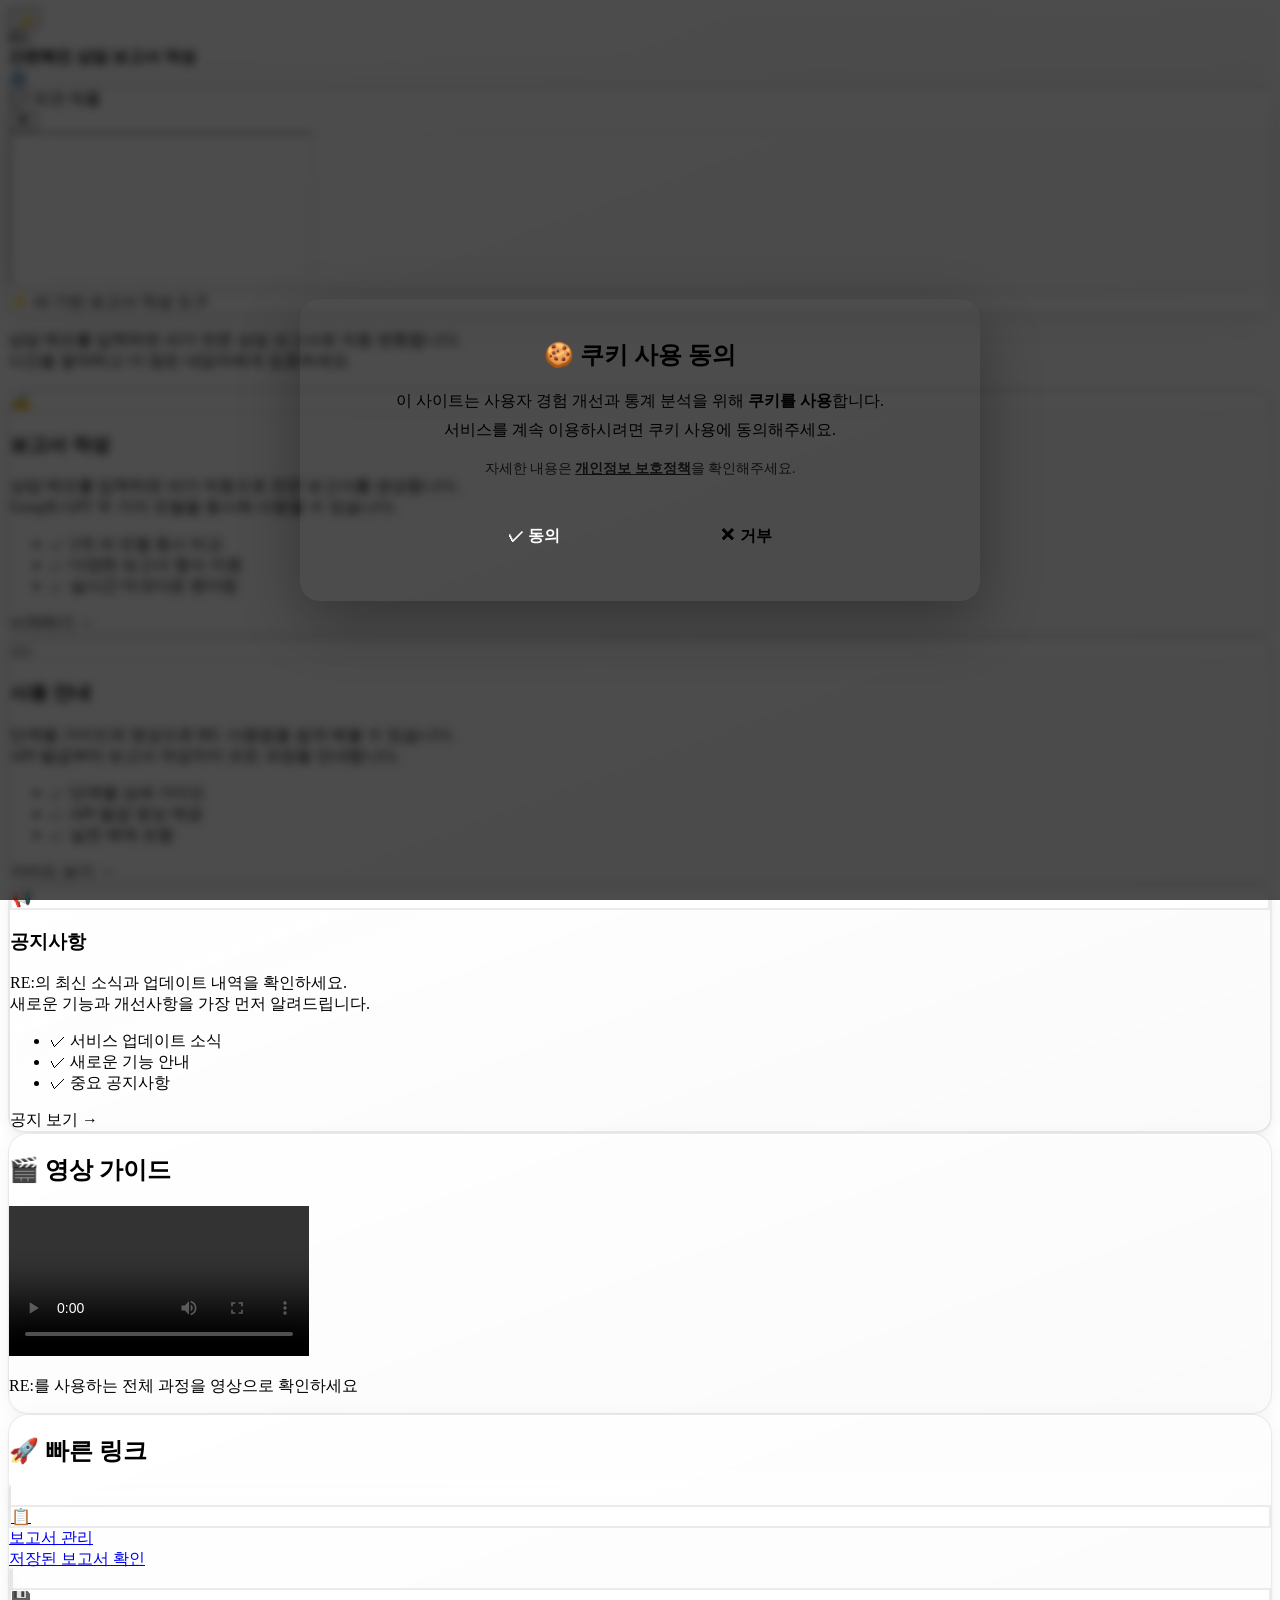
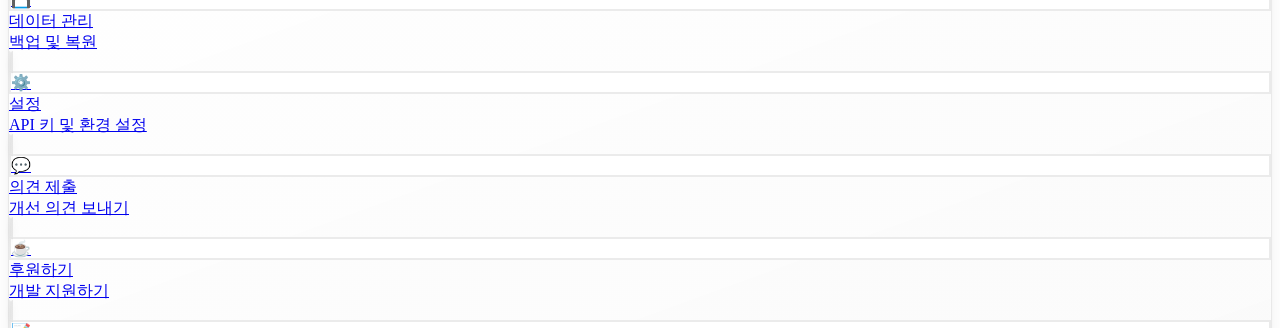
==== index.html @ c0fc2046 "Add files via upload" ====
<!DOCTYPE html>
<html lang="ko">
<head>
    <meta charset="UTF-8">
    <meta name="viewport" content="width=device-width, initial-scale=1.0">
    <meta name="copyright" content="Copyright (c) 2025 김도현. All Rights Reserved.">
    <meta name="author" content="김도현">
    
    <!-- SEO Meta Tags -->
    <title>RE: 간편해진 보고서 작성 | AI 기반 상담 보고서 자동 작성 도구</title>
    <meta name="description" content="상담 메모를 입력하면 AI가 전문 상담 보고서로 자동 변환합니다. Groq와 GPT-4o-mini 두 모델을 동시에 사용하여 최상의 결과를 얻으세요.">
    <meta name="keywords" content="상담보고서, AI보고서, 상담일지, 보고서작성, 상담사, 심리상담, 기록지, 입력폼, AI상담, Groq, GPT-4">
    
    <!-- Open Graph / Facebook -->
    <meta property="og:type" content="website">
    <meta property="og:url" content="https://uu3nns-cpu.github.io/">
    <meta property="og:title" content="RE: 간편해진 보고서 작성 | AI 상담 보고서 자동 작성">
    <meta property="og:description" content="상담 메모를 AI가 전문 보고서로 자동 변환. 시간을 절약하고 더 많은 내담자에게 집중하세요.">
    <meta property="og:image" content="https://uu3nns-cpu.github.io/images/og-image.png">
    <meta property="og:image:width" content="1200">
    <meta property="og:image:height" content="630">
    <meta property="og:image:alt" content="RE: 간편해진 보고서 작성 - AI 기반 상담 보고서 자동 작성 도구">
    <meta property="og:locale" content="ko_KR">
    
    <!-- Twitter -->
    <meta name="twitter:card" content="summary_large_image">
    <meta name="twitter:url" content="https://uu3nns-cpu.github.io/">
    <meta name="twitter:title" content="RE: 간편해진 보고서 작성">
    <meta name="twitter:description" content="상담 메모를 AI가 전문 보고서로 자동 변환">
    <meta name="twitter:image" content="https://uu3nns-cpu.github.io/images/og-image.png">
    
    <!-- Canonical URL -->
    <link rel="canonical" href="https://uu3nns-cpu.github.io/">
    
    <!-- Additional SEO -->
    <meta name="robots" content="index, follow, max-image-preview:large, max-snippet:-1, max-video-preview:-1">
    <meta name="language" content="Korean">
    <meta name="revisit-after" content="7 days">
    <meta name="rating" content="general">
    
    <!-- Favicon -->
    <link rel="icon" type="image/x-icon" href="/favicon/favicon.ico">
    <link rel="icon" type="image/png" sizes="16x16" href="/favicon/favicon-16x16.png">
    <link rel="icon" type="image/png" sizes="32x32" href="/favicon/favicon-32x32.png">
    <link rel="apple-touch-icon" sizes="180x180" href="/favicon/apple-touch-icon.png">
    <link rel="icon" type="image/png" sizes="192x192" href="/favicon/android-chrome-192x192.png">
    <link rel="icon" type="image/png" sizes="512x512" href="/favicon/android-chrome-512x512.png">
    <link rel="manifest" href="/favicon/site.webmanifest">
    <meta name="theme-color" content="#667eea">
    <meta name="msapplication-TileColor" content="#667eea">
    
    <!-- Google tag (gtag.js) -->
    <script async src="https://www.googletagmanager.com/gtag/js?id=G-RWS3BEEQ84"></script>
    <script>
      window.dataLayer = window.dataLayer || [];
      function gtag(){dataLayer.push(arguments);}
      gtag('js', new Date());
      gtag('config', 'G-RWS3BEEQ84');
    </script>
    
    <!-- Google AdSense -->
    <script async src="https://pagead2.googlesyndication.com/pagead/js/adsbygoogle.js?client=ca-pub-9257454501555292"
         crossorigin="anonymous"></script>
    

    <!-- CSS -->
    <link rel="stylesheet" href="src/css/base/variables.css?v=20241118003">
    <link rel="stylesheet" href="src/css/base/base.css">
    <link rel="stylesheet" href="src/css/base/layout.css">
    <link rel="stylesheet" href="src/css/components/components-base.css?v=20241118003">
    <link rel="stylesheet" href="src/css/components/components-layout.css">
    <link rel="stylesheet" href="src/css/base/browser-compatibility.css">
    <link rel="stylesheet" href="src/css/components/header-unified.css">
    <link rel="stylesheet" href="src/css/components/buttons-unified.css">
    <link rel="stylesheet" href="src/css/components/cookie-consent.css">
    <link rel="stylesheet" href="src/css/components/toast.css">
    <link rel="stylesheet" href="src/css/components/glass-effects.css">
    <link rel="stylesheet" href="src/css/components/common-page-layout.css">
    <link rel="stylesheet" href="src/css/pages/home-improved.css">
    <link rel="stylesheet" href="src/css/components/glass-theme-fix.css?v=20241118003">
</head>
<body>
    <!-- 공통 Header (JS로 자동 생성) -->
    <div class="header"></div>
    
    <!-- 피드백 모달 -->
    <div class="feedback-modal" id="feedbackModal" onclick="closeFeedbackModal(event)">
        <div class="feedback-modal-content glass-surface" onclick="event.stopPropagation()">
            <div class="feedback-modal-header">
                <div class="feedback-modal-title">💬 의견 제출</div>
                <button class="feedback-modal-close btn btn--icon" type="button" onclick="closeFeedbackModal()" title="닫기">✕</button>
            </div>
            <div class="feedback-modal-body">
                <iframe id="feedbackIframe" src="" loading="lazy"></iframe>
            </div>
        </div>
    </div>

    <div class="dashboard-container">
        <!-- Hero 섹션 (새로 추가) -->
        <section class="hero-section">
            <div class="hero-content">
                <div class="hero-badge">
                    <span class="badge-icon">✨</span>
                    <span class="badge-text">AI 기반 보고서 작성 도구</span>
                </div>
                <p class="hero-description">
                    상담 메모를 입력하면 AI가 전문 상담 보고서로 자동 변환합니다.<br>
                    시간을 절약하고 더 많은 내담자에게 집중하세요.
                </p>


            </div>
        </section>

        <!-- 주요 기능 카드 (개선) -->
        <section class="features-section">

            
            <div class="features-grid">
                <!-- 보고서 작성 카드 -->
                <div class="feature-card feature-primary glass-card" onclick="window.location.href='report.html'">
                    <div class="feature-icon-wrapper">
                        <div class="feature-icon">✍️</div>
                    </div>
                    <h3 class="feature-title">보고서 작성</h3>
                    <p class="feature-description">
                        상담 메모를 입력하면 AI가 자동으로 전문 보고서를 생성합니다.<br>
                        Groq와 GPT 두 가지 모델을 동시에 사용할 수 있습니다.
                    </p>
                    <ul class="feature-list">
                        <li>✓ 2개 AI 모델 동시 비교</li>
                        <li>✓ 다양한 보고서 형식 지원</li>
                        <li>✓ 실시간 마크다운 렌더링</li>
                    </ul>
                    <div class="feature-cta">
                        <span class="cta-text">시작하기</span>
                        <span class="cta-arrow">→</span>
                    </div>
                </div>

                <!-- 사용 안내 카드 -->
                <div class="feature-card glass-card" onclick="window.location.href='guide/index.html'">
                    <div class="feature-icon-wrapper">
                        <div class="feature-icon">📖</div>
                    </div>
                    <h3 class="feature-title">사용 안내</h3>
                    <p class="feature-description">
                        단계별 가이드와 영상으로 RE: 사용법을 쉽게 배울 수 있습니다.<br>
                        API 발급부터 보고서 작성까지 모든 과정을 안내합니다.
                    </p>
                    <ul class="feature-list">
                        <li>✓ 단계별 상세 가이드</li>
                        <li>✓ API 발급 영상 제공</li>
                        <li>✓ 실전 예제 포함</li>
                    </ul>
                    <div class="feature-cta">
                        <span class="cta-text">가이드 보기</span>
                        <span class="cta-arrow">→</span>
                    </div>
                </div>

                <!-- 공지사항 카드 -->
                <div class="feature-card glass-card" onclick="window.location.href='notice.html'">
                    <div class="feature-icon-wrapper">
                        <div class="feature-icon">📢</div>
                    </div>
                    <h3 class="feature-title">공지사항</h3>
                    <p class="feature-description">
                        RE:의 최신 소식과 업데이트 내역을 확인하세요.<br>
                        새로운 기능과 개선사항을 가장 먼저 알려드립니다.
                    </p>
                    <ul class="feature-list">
                        <li>✓ 서비스 업데이트 소식</li>
                        <li>✓ 새로운 기능 안내</li>
                        <li>✓ 중요 공지사항</li>
                    </ul>
                    <div class="feature-cta">
                        <span class="cta-text">공지 보기</span>
                        <span class="cta-arrow">→</span>
                    </div>
                </div>
            </div>
        </section>

        <!-- 영상 가이드 + 빠른 링크 -->
        <div class="content-grid">
            <!-- 영상 가이드 -->
            <div class="video-section glass-section">
                <div class="section-header-inline">
                    <h2 class="section-title-medium">🎬 영상 가이드</h2>
                </div>
                <div class="video-wrapper">
                    <video controls preload="metadata">
                        <source src="guidevideo/ReportPage.mp4" type="video/mp4">
                        브라우저가 비디오 태그를 지원하지 않습니다.
                    </video>
                </div>
                <p class="video-caption">RE:를 사용하는 전체 과정을 영상으로 확인하세요</p>
            </div>
            
            <!-- 빠른 링크 -->
            <div class="quick-links-section glass-section">
                <div class="section-header-inline">
                    <h2 class="section-title-medium">🚀 빠른 링크</h2>
                </div>
                <div class="quick-links-grid">
                    <a href="report-management.html" class="quick-link-item">
                        <div class="quick-link-icon">📋</div>
                        <div class="quick-link-content">
                            <div class="quick-link-title">보고서 관리</div>
                            <div class="quick-link-desc">저장된 보고서 확인</div>
                        </div>
                    </a>
                    <a href="data-management.html" class="quick-link-item">
                        <div class="quick-link-icon">💾</div>
                        <div class="quick-link-content">
                            <div class="quick-link-title">데이터 관리</div>
                            <div class="quick-link-desc">백업 및 복원</div>
                        </div>
                    </a>
                    <a href="settings.html" class="quick-link-item">
                        <div class="quick-link-icon">⚙️</div>
                        <div class="quick-link-content">
                            <div class="quick-link-title">설정</div>
                            <div class="quick-link-desc">API 키 및 환경 설정</div>
                        </div>
                    </a>
                    <a href="javascript:void(0)" onclick="openFeedbackModal()" class="quick-link-item">
                        <div class="quick-link-icon">💬</div>
                        <div class="quick-link-content">
                            <div class="quick-link-title">의견 제출</div>
                            <div class="quick-link-desc">개선 의견 보내기</div>
                        </div>
                    </a>
                    <a href="donate.html" class="quick-link-item">
                        <div class="quick-link-icon">☕</div>
                        <div class="quick-link-content">
                            <div class="quick-link-title">후원하기</div>
                            <div class="quick-link-desc">개발 지원하기</div>
                        </div>
                    </a>
                    <a href="changelog.html" class="quick-link-item">
                        <div class="quick-link-icon">📝</div>
                        <div class="quick-link-content">
                            <div class="quick-link-title">업데이트 내역</div>
                            <div class="quick-link-desc">변경 사항 확인</div>
                        </div>
                    </a>
                </div>
            </div>
        </div>


    </div>


    <!-- Scripts -->
    <script src="js/browser-polyfills.js"></script>
    <script src="js/error-handler.js"></script>
    <script src="js/cookie-consent.js"></script>
    <script src="js/common-components.js"></script>
    <script src="js/autosave.js"></script>
    <script src="js/modules/settings-storage.js"></script>
    <script src="js/modules/ui-controls.js"></script>
    <script src="js/app.js"></script>
    <script>
        // 피드백 모달 열기
        function openFeedbackModal() {
            const modal = document.getElementById('feedbackModal');
            const iframe = document.getElementById('feedbackIframe');
            
            iframe.src = 'https://docs.google.com/forms/d/e/1FAIpQLScc5DQyJCcwpusgrI_UiTy_NtXMSsdWRk-uJJzx17nxX_d3qg/viewform?embedded=true';
            
            modal.classList.add('active');
            document.body.style.overflow = 'hidden';
        }
        
        // 피드백 모달 닫기
        function closeFeedbackModal(event) {
            const modal = document.getElementById('feedbackModal');
            const iframe = document.getElementById('feedbackIframe');
            
            if (!event || event.target === modal || event.type === 'click') {
                modal.classList.remove('active');
                document.body.style.overflow = '';
                
                setTimeout(() => {
                    iframe.src = '';
                }, 300);
            }
        }
        
        // ESC 키로 모달 닫기
        document.addEventListener('keydown', function(e) {
            if (e.key === 'Escape') {
                const modal = document.getElementById('feedbackModal');
                if (modal.classList.contains('active')) {
                    closeFeedbackModal();
                }
            }
        });
    </script>
</body>
</html>
---- src/css/components/cookie-consent.css ----
/* Cookie Consent Banner Styles - Modal Version */
.cookie-consent {
    position: fixed;
    top: 0;
    left: 0;
    right: 0;
    bottom: 0;
    z-index: 10000;
    display: none;
}

.cookie-consent.show {
    display: flex;
    align-items: center;
    justify-content: center;
    animation: fadeIn 0.3s ease-out;
}

@keyframes fadeIn {
    from {
        opacity: 0;
    }
    to {
        opacity: 1;
    }
}

/* 오버레이 (배경 어둡게) */
.cookie-consent-overlay {
    position: absolute;
    top: 0;
    left: 0;
    right: 0;
    bottom: 0;
    background: rgba(0, 0, 0, 0.7);
    backdrop-filter: blur(4px);
    -webkit-backdrop-filter: blur(4px);
}

/* 모달 컨테이너 */
.cookie-consent-container {
    position: relative;
    background: var(--bg-secondary);
    border-radius: 20px;
    box-shadow: 0 20px 60px rgba(0, 0, 0, 0.3);
    padding: 40px;
    max-width: 600px;
    width: 90%;
    margin: 0 auto;
    z-index: 10001;
    animation: slideIn 0.4s cubic-bezier(0.34, 1.56, 0.64, 1);
    border: 2px solid var(--border-color);
}

@keyframes slideIn {
    from {
        transform: scale(0.8) translateY(50px);
        opacity: 0;
    }
    to {
        transform: scale(1) translateY(0);
        opacity: 1;
    }
}

.cookie-consent-text {
    text-align: center;
    margin-bottom: 30px;
}

.cookie-consent-title {
    font-size: 1.5em;
    font-weight: 700;
    color: var(--text-primary);
    margin-bottom: 16px;
}

.cookie-consent-description {
    font-size: 1em;
    color: var(--text-secondary);
    line-height: 1.8;
}

.cookie-consent-description strong {
    color: var(--text-primary);
    font-weight: 600;
}

.cookie-consent-description small {
    display: block;
    margin-top: 12px;
    font-size: 0.85em;
    opacity: 0.8;
}

.cookie-consent-description a {
    color: var(--accent-primary);
    text-decoration: underline;
    font-weight: 600;
}

.cookie-consent-description a:hover {
    color: var(--accent-hover);
}

.cookie-consent-buttons {
    display: flex;
    gap: 12px;
    justify-content: center;
}

.cookie-consent-btn {
    padding: 14px 32px;
    border: none;
    border-radius: 12px;
    font-size: 1em;
    font-weight: 600;
    cursor: pointer;
    transition: all 0.2s;
    white-space: nowrap;
    flex: 1;
    max-width: 200px;
}

.cookie-consent-btn-accept {
    background: var(--accent-primary);
    color: white;
}

.cookie-consent-btn-accept:hover {
    background: var(--accent-hover);
    transform: translateY(-2px);
    box-shadow: 0 6px 20px rgba(0, 123, 255, 0.4);
}

.cookie-consent-btn-accept:active {
    transform: translateY(0);
}

.cookie-consent-btn-decline {
    background: var(--bg-tertiary);
    color: var(--text-primary);
    border: 2px solid var(--border-color);
}

.cookie-consent-btn-decline:hover {
    background: var(--bg-primary);
    border-color: var(--accent-primary);
    color: var(--accent-primary);
}

.cookie-consent-btn-decline:active {
    transform: scale(0.98);
}

/* 반응형 */
@media (max-width: 768px) {
    .cookie-consent-container {
        padding: 30px 20px;
        width: 95%;
        border-radius: 16px;
    }
    
    .cookie-consent-title {
        font-size: 1.3em;
    }
    
    .cookie-consent-description {
        font-size: 0.95em;
    }
    
    .cookie-consent-buttons {
        flex-direction: column;
        gap: 10px;
    }
    
    .cookie-consent-btn {
        width: 100%;
        max-width: none;
        padding: 16px;
    }
}

/* 다크모드 추가 스타일 */
@media (prefers-color-scheme: dark) {
    .cookie-consent-overlay {
        background: rgba(0, 0, 0, 0.85);
    }
    
    .cookie-consent-container {
        box-shadow: 0 20px 60px rgba(0, 0, 0, 0.6),
                    inset 0 1px 0 rgba(255, 255, 255, 0.05);
    }
}
---- src/css/components/glass-theme-fix.css ----
/* ============================================
   Glass Theme Fix v2 - 라이트모드 투명도 개선
   라이트모드에서 투명도를 낮춰 더 선명하고 읽기 쉽게 수정
   ============================================ */

/* ===========================================
   1. 전역 배경 및 기본 설정
   =========================================== */
body {
    background: var(--bg-primary) !important;
    background-image: var(--gradient-hero) !important;
    background-attachment: fixed !important;
    color: var(--text-primary) !important;
}

/* ===========================================
   2. 모든 카드/섹션 요소에 글래스 효과 강제 적용
   =========================================== */

/* 기본 섹션 */
.settings-section-compact,
.settings-column,
.api-keys-compact,
.preset-manager,
.model-settings,
.screen-settings,
.report-settings {
    background: var(--surface-glass) !important;
    backdrop-filter: blur(20px) saturate(180%) !important;
    -webkit-backdrop-filter: blur(20px) saturate(180%) !important;
    border: 1px solid var(--surface-border) !important;
    border-radius: 20px !important;
    box-shadow: 0 8px 32px rgba(0, 0, 0, 0.4), 
                inset 0 1px 0 rgba(255, 255, 255, 0.02) !important;
    transition: all 0.3s cubic-bezier(0.4, 0, 0.2, 1) !important;
}

/* 호버 효과 */
.settings-section-compact:hover,
.settings-column:hover {
    transform: translateY(-2px) !important;
    border-color: rgba(var(--accent-primary-rgb), 0.4) !important;
    box-shadow: 0 12px 40px rgba(0, 0, 0, 0.15), 
                inset 0 1px 0 rgba(255, 255, 255, 0.04) !important;
}

/* 기능 카드 */
.feature-card,
.glass-card,
.quick-link-item,
.notice-item {
    background: var(--surface-glass) !important;
    backdrop-filter: blur(16px) saturate(180%) !important;
    -webkit-backdrop-filter: blur(16px) saturate(180%) !important;
    border: 2px solid var(--surface-border) !important;
    border-radius: 16px !important;
    box-shadow: 0 4px 16px rgba(0, 0, 0, 0.3), 
                inset 0 1px 0 rgba(255, 255, 255, 0.02) !important;
}

.feature-card:hover,
.glass-card:hover,
.quick-link-item:hover,
.notice-item:hover {
    transform: translateY(-4px) !important;
    border-color: rgba(var(--accent-primary-rgb), 0.5) !important;
    box-shadow: 0 12px 40px rgba(0, 0, 0, 0.15), 
                inset 0 1px 0 rgba(255, 255, 255, 0.04) !important;
}

/* 섹션 (큰 영역) */
.video-section,
.quick-links-section,
.glass-section {
    background: var(--surface-glass) !important;
    backdrop-filter: blur(20px) saturate(180%) !important;
    -webkit-backdrop-filter: blur(20px) saturate(180%) !important;
    border: 1px solid var(--surface-border) !important;
    border-radius: 20px !important;
    box-shadow: 0 8px 32px rgba(0, 0, 0, 0.4), 
                inset 0 1px 0 rgba(255, 255, 255, 0.02) !important;
}

/* notice-section은 제외 - 텍스트 일체감을 위해 */
.notice-section {
    background: transparent !important;
    backdrop-filter: none !important;
    -webkit-backdrop-filter: none !important;
    border: none !important;
    border-radius: 0 !important;
    box-shadow: none !important;
    padding: 0 !important;
}

/* ===========================================
   3. 입력 요소 및 버튼
   =========================================== */

/* Input 필드 */
.input,
input[type="text"],
input[type="password"],
input[type="email"],
input[type="number"],
textarea,
select {
    background: var(--surface-2) !important;
    color: var(--text-primary) !important;
    border: 1px solid var(--surface-border) !important;
    border-radius: 12px !important;
}

.input:focus,
input:focus,
textarea:focus,
select:focus {
    background: var(--surface-3) !important;
    border-color: var(--accent-primary) !important;
    outline: none !important;
    box-shadow: 0 0 0 3px rgba(var(--accent-primary-rgb), 0.2) !important;
}

/* 아이콘 래퍼 */
.feature-icon,
.quick-link-icon {
    background: var(--surface-2) !important;
    border: 2px solid var(--surface-border) !important;
    border-radius: var(--radius-md) !important;
}

/* ===========================================
   4. 프리셋 아이템
   =========================================== */
.preset-item {
    background: var(--surface-glass) !important;
    backdrop-filter: blur(16px) saturate(180%) !important;
    -webkit-backdrop-filter: blur(16px) saturate(180%) !important;
    border: 2px solid var(--surface-border) !important;
    border-radius: 12px !important;
    box-shadow: 0 4px 16px rgba(0, 0, 0, 0.3), 
                inset 0 1px 0 rgba(255, 255, 255, 0.02) !important;
}

.preset-item:hover {
    transform: translateY(-2px) !important;
    box-shadow: 0 8px 24px rgba(0, 0, 0, 0.12), 
                inset 0 1px 0 rgba(255, 255, 255, 0.04) !important;
    border-color: rgba(var(--accent-primary-rgb), 0.4) !important;
    background: var(--surface-2) !important;
}

/* ===========================================
   5. 리포트 페이지 전용
   =========================================== */
.output-area-compact,
.input-area-compact,
.output-tab-panel,
.output-compare-panel {
    background: var(--surface-glass) !important;
    backdrop-filter: blur(20px) saturate(180%) !important;
    -webkit-backdrop-filter: blur(20px) saturate(180%) !important;
    border: 1px solid var(--surface-border) !important;
    border-radius: 20px !important;
    box-shadow: 0 8px 32px rgba(0, 0, 0, 0.4), 
                inset 0 1px 0 rgba(255, 255, 255, 0.02) !important;
}

.output-content {
    background: transparent !important;
    color: var(--text-primary) !important;
}

/* ===========================================
   6. 챗봇 모달
   =========================================== */
.chatbot-modal {
    background: var(--surface-glass) !important;
    backdrop-filter: blur(24px) saturate(180%) !important;
    -webkit-backdrop-filter: blur(24px) saturate(180%) !important;
    border: 1px solid var(--surface-border) !important;
    border-radius: 24px !important;
    box-shadow: 0 30px 90px rgba(0, 0, 0, 0.6), 
                inset 0 2px 0 rgba(255, 255, 255, 0.03) !important;
}

.chatbot-header {
    background: var(--surface-3) !important;
    border-bottom: 1px solid var(--surface-border) !important;
}

.chatbot-messages {
    background: transparent !important;
}

.chat-message {
    background: var(--surface-2) !important;
    border: 1px solid var(--surface-border) !important;
    border-radius: 12px !important;
    color: var(--text-primary) !important;
}

.chat-message.user {
    background: linear-gradient(120deg, 
        rgba(var(--accent-primary-rgb), 0.2), 
        rgba(var(--accent-secondary-rgb, 75, 214, 229), 0.2)) !important;
    border-color: rgba(var(--accent-primary-rgb), 0.4) !important;
}

/* ===========================================
   7. 텍스트 색상 강제 적용
   =========================================== */
h1, h2, h3, h4, h5, h6,
.section-title-compact,
.column-header h3,
.feature-title,
.hero-title,
.notice-title,
.quick-link-title {
    color: var(--text-primary) !important;
}

p,
.feature-description,
.hero-description,
.notice-date,
.quick-link-desc,
label,
.label {
    color: var(--text-secondary) !important;
}

/* ===========================================
   8. 헤더 및 네비게이션
   =========================================== */
.header,
.glass-header {
    background: var(--surface-glass) !important;
    backdrop-filter: blur(24px) saturate(180%) !important;
    -webkit-backdrop-filter: blur(24px) saturate(180%) !important;
    border-bottom: 1px solid var(--surface-border) !important;
    box-shadow: 0 4px 16px rgba(0, 0, 0, 0.3) !important;
}

/* ===========================================
   9. 모달 및 오버레이
   =========================================== */
.feedback-modal {
    background: rgba(5, 8, 20, 0.8) !important;
    backdrop-filter: blur(8px) !important;
}

html[data-theme="light"] .feedback-modal {
    background: rgba(255, 255, 255, 0.6) !important;
}

.feedback-modal-content {
    background: var(--surface-glass) !important;
    backdrop-filter: blur(20px) saturate(180%) !important;
    -webkit-backdrop-filter: blur(20px) saturate(180%) !important;
    border: 1px solid var(--surface-border) !important;
    box-shadow: 0 30px 90px rgba(0, 0, 0, 0.2), 
                inset 0 2px 0 rgba(255, 255, 255, 0.03) !important;
}

.feedback-modal-header {
    background: var(--surface-3) !important;
    border-bottom: 1px solid var(--surface-border) !important;
}

/* ===========================================
   10. 토글 및 체크박스
   =========================================== */
.toggle-ui {
    background: var(--surface-2) !important;
    border: 2px solid var(--surface-border) !important;
}

input:checked + .toggle-ui {
    background: linear-gradient(120deg, var(--accent-primary), var(--accent-secondary)) !important;
    border-color: var(--accent-primary) !important;
}

/* ===========================================
   11. 뱃지 및 레이블
   =========================================== */
.hero-badge,
.badge-new,
.notice-badge,
.glass-badge,
.preset-badge-compact {
    background: var(--surface-glass) !important;
    backdrop-filter: blur(12px) saturate(180%) !important;
    -webkit-backdrop-filter: blur(12px) saturate(180%) !important;
    border: 1px solid var(--surface-border) !important;
    box-shadow: 0 2px 8px rgba(0, 0, 0, 0.08) !important;
}

.badge-new {
    background: linear-gradient(120deg, var(--accent-primary), var(--accent-secondary)) !important;
    color: white !important;
    border: none !important;
}

.preset-badge-active {
    background: linear-gradient(120deg, 
        rgba(var(--accent-primary-rgb), 0.3), 
        rgba(75, 214, 229, 0.3)) !important;
    color: var(--accent-secondary) !important;
    border: 1px solid rgba(75, 214, 229, 0.5) !important;
    box-shadow: 0 0 12px rgba(75, 214, 229, 0.3) !important;
}

/* ===========================================
   12. 비디오 컨테이너
   =========================================== */
.video-wrapper,
.api-video-container {
    background: var(--surface-1) !important;
    border: 2px solid var(--surface-border) !important;
    border-radius: var(--radius-md) !important;
}

/* ===========================================
   13. 인포 박스
   =========================================== */
.info-box {
    background: var(--info-bg) !important;
    color: var(--info-text) !important;
    border: 1px solid rgba(var(--accent-primary-rgb), 0.3) !important;
    border-radius: var(--radius-sm) !important;
}

.info-box--primary {
    background: rgba(var(--accent-primary-rgb), 0.15) !important;
    border-color: rgba(var(--accent-primary-rgb), 0.4) !important;
}

/* ===========================================
   14. 라이트모드 전용 - 투명도 대폭 감소 (0.9~0.95)
   =========================================== */
html[data-theme="light"] body {
    background: var(--surface-1) !important;
    background-image: var(--gradient-hero) !important;
}

/* 라이트모드 Glass 효과 - 투명도 극대화 + 강력한 블러 */
html[data-theme="light"] .settings-section-compact,
html[data-theme="light"] .settings-column,
html[data-theme="light"] .api-keys-compact,
html[data-theme="light"] .preset-manager,
html[data-theme="light"] .model-settings,
html[data-theme="light"] .screen-settings,
html[data-theme="light"] .report-settings {
    background: linear-gradient(160deg, 
        rgba(255, 255, 255, 0.90), 
        rgba(250, 250, 250, 0.92)) !important;
    backdrop-filter: blur(40px) saturate(180%) brightness(1.01) !important;
    -webkit-backdrop-filter: blur(40px) saturate(180%) brightness(1.01) !important;
    border: 1px solid rgba(0, 0, 0, 0.08) !important;
    box-shadow: 0 4px 20px rgba(0, 0, 0, 0.05),
                0 1px 4px rgba(0, 0, 0, 0.03),
                inset 0 1px 1px rgba(255, 255, 255, 0.9) !important;
}

html[data-theme="light"] .feature-card,
html[data-theme="light"] .glass-card {
    background: linear-gradient(160deg, 
        rgba(255, 255, 255, 0.92), 
        rgba(250, 250, 250, 0.95)) !important;
    backdrop-filter: blur(32px) saturate(170%) brightness(1.01) !important;
    -webkit-backdrop-filter: blur(32px) saturate(170%) brightness(1.01) !important;
    border: 2px solid rgba(0, 0, 0, 0.08) !important;
    box-shadow: 0 4px 16px rgba(0, 0, 0, 0.06),
                0 1px 4px rgba(0, 0, 0, 0.03),
                inset 0 1px 1px rgba(255, 255, 255, 0.9) !important;
}

html[data-theme="light"] .glass-section,
html[data-theme="light"] .video-section,
html[data-theme="light"] .quick-links-section {
    background: linear-gradient(160deg, 
        rgba(255, 255, 255, 0.90), 
        rgba(250, 250, 250, 0.92)) !important;
    backdrop-filter: blur(40px) saturate(180%) brightness(1.01) !important;
    -webkit-backdrop-filter: blur(40px) saturate(180%) brightness(1.01) !important;
    border: 1px solid rgba(0, 0, 0, 0.08) !important;
    box-shadow: 0 4px 20px rgba(0, 0, 0, 0.05),
                0 1px 4px rgba(0, 0, 0, 0.03),
                inset 0 1px 1px rgba(255, 255, 255, 0.9) !important;
}

/* 라이트모드 notice-section도 투명하게 */
html[data-theme="light"] .notice-section {
    background: transparent !important;
    backdrop-filter: none !important;
    -webkit-backdrop-filter: none !important;
    border: none !important;
    box-shadow: none !important;
    padding: 0 !important;
}

html[data-theme="light"] .feature-card:hover,
html[data-theme="light"] .glass-card:hover {
    border-color: rgba(93, 95, 234, 0.6) !important;
    box-shadow: 0 12px 40px rgba(15, 23, 42, 0.12),
                0 4px 16px rgba(93, 95, 234, 0.25),
                inset 0 1px 0 rgba(255, 255, 255, 1) !important;
}

html[data-theme="light"] .preset-item,
html[data-theme="light"] .quick-link-item,
html[data-theme="light"] .notice-item {
    background: linear-gradient(160deg, 
        rgba(255, 255, 255, 0.88), 
        rgba(250, 250, 250, 0.90)) !important;
    backdrop-filter: blur(32px) saturate(170%) brightness(1.01) !important;
    -webkit-backdrop-filter: blur(32px) saturate(170%) brightness(1.01) !important;
    border: 2px solid rgba(0, 0, 0, 0.08) !important;
    box-shadow: 0 4px 12px rgba(0, 0, 0, 0.05),
                0 1px 3px rgba(0, 0, 0, 0.03),
                inset 0 1px 1px rgba(255, 255, 255, 0.9) !important;
}

html[data-theme="light"] .preset-item:hover,
html[data-theme="light"] .quick-link-item:hover,
html[data-theme="light"] .notice-item:hover {
    border-color: rgba(93, 95, 234, 0.55) !important;
    box-shadow: 0 8px 24px rgba(15, 23, 42, 0.1),
                0 4px 12px rgba(93, 95, 234, 0.2) !important;
}

/* 라이트모드 리포트 페이지 */
html[data-theme="light"] .output-area-compact,
html[data-theme="light"] .input-area-compact,
html[data-theme="light"] .output-tab-panel,
html[data-theme="light"] .output-compare-panel {
    background: linear-gradient(160deg, 
        rgba(255, 255, 255, 0.90), 
        rgba(250, 250, 250, 0.92)) !important;
    backdrop-filter: blur(40px) saturate(180%) brightness(1.01) !important;
    -webkit-backdrop-filter: blur(40px) saturate(180%) brightness(1.01) !important;
    border: 1px solid rgba(0, 0, 0, 0.08) !important;
    box-shadow: 0 4px 20px rgba(0, 0, 0, 0.05),
                0 1px 4px rgba(0, 0, 0, 0.03),
                inset 0 1px 1px rgba(255, 255, 255, 0.9) !important;
}

/* 라이트모드 Input - 투명하게 */
html[data-theme="light"] .input,
html[data-theme="light"] input[type="text"],
html[data-theme="light"] input[type="password"],
html[data-theme="light"] input[type="email"],
html[data-theme="light"] input[type="number"],
html[data-theme="light"] textarea,
html[data-theme="light"] select {
    background: rgba(255, 255, 255, 0.95) !important;
    backdrop-filter: blur(24px) saturate(160%) !important;
    -webkit-backdrop-filter: blur(24px) saturate(160%) !important;
    border: 1px solid rgba(0, 0, 0, 0.10) !important;
    box-shadow: inset 0 2px 4px rgba(0, 0, 0, 0.04),
                0 1px 2px rgba(0, 0, 0, 0.02) !important;
}

html[data-theme="light"] .input:focus,
html[data-theme="light"] input:focus,
html[data-theme="light"] textarea:focus,
html[data-theme="light"] select:focus {
    background: rgba(255, 255, 255, 0.92) !important;
    border-color: rgba(93, 95, 234, 0.7) !important;
    box-shadow: 0 0 0 3px rgba(93, 95, 234, 0.15),
                inset 0 2px 4px rgba(15, 23, 42, 0.05) !important;
}

/* 라이트모드 헤더 */
html[data-theme="light"] .header,
html[data-theme="light"] .glass-header {
    background: linear-gradient(160deg, 
        rgba(255, 255, 255, 0.92), 
        rgba(250, 250, 250, 0.95)) !important;
    backdrop-filter: blur(48px) saturate(180%) brightness(1.01) !important;
    -webkit-backdrop-filter: blur(48px) saturate(180%) brightness(1.01) !important;
    border-bottom: 1px solid rgba(0, 0, 0, 0.09) !important;
    box-shadow: 0 2px 12px rgba(0, 0, 0, 0.04),
                inset 0 1px 1px rgba(255, 255, 255, 0.9) !important;
}

/* 라이트모드 챗봇 */
html[data-theme="light"] .chatbot-modal {
    background: linear-gradient(160deg, 
        rgba(255, 255, 255, 0.92), 
        rgba(250, 250, 250, 0.94)) !important;
    backdrop-filter: blur(48px) saturate(180%) brightness(1.01) !important;
    -webkit-backdrop-filter: blur(48px) saturate(180%) brightness(1.01) !important;
    border: 1px solid rgba(0, 0, 0, 0.09) !important;
    box-shadow: 0 20px 60px rgba(0, 0, 0, 0.08),
                0 8px 24px rgba(0, 0, 0, 0.05),
                inset 0 2px 2px rgba(255, 255, 255, 0.9) !important;
}

html[data-theme="light"] .chatbot-header {
    background: rgba(255, 255, 255, 0.92) !important;
    border-bottom: 1px solid rgba(0, 0, 0, 0.08) !important;
}

html[data-theme="light"] .chat-message {
    background: rgba(255, 255, 255, 0.88) !important;
    border: 1px solid rgba(0, 0, 0, 0.08) !important;
}

/* 라이트모드 피드백 모달 */
html[data-theme="light"] .feedback-modal-content {
    background: linear-gradient(160deg, 
        rgba(255, 255, 255, 0.92), 
        rgba(250, 250, 250, 0.94)) !important;
    backdrop-filter: blur(48px) saturate(180%) brightness(1.01) !important;
    -webkit-backdrop-filter: blur(48px) saturate(180%) brightness(1.01) !important;
    border: 1px solid rgba(0, 0, 0, 0.09) !important;
    box-shadow: 0 20px 60px rgba(0, 0, 0, 0.08),
                0 8px 24px rgba(0, 0, 0, 0.05),
                inset 0 2px 2px rgba(255, 255, 255, 0.9) !important;
}

html[data-theme="light"] .feedback-modal-header {
    background: rgba(255, 255, 255, 0.92) !important;
    border-bottom: 1px solid rgba(0, 0, 0, 0.08) !important;
}

/* 라이트모드 아이콘 래퍼 */
html[data-theme="light"] .feature-icon,
html[data-theme="light"] .quick-link-icon {
    background: rgba(255, 255, 255, 0.90) !important;
    border: 2px solid rgba(0, 0, 0, 0.08) !important;
}

/* 라이트모드 뱃지 */
html[data-theme="light"] .hero-badge,
html[data-theme="light"] .glass-badge,
html[data-theme="light"] .preset-badge-compact {
    background: rgba(255, 255, 255, 0.90) !important;
    backdrop-filter: blur(12px) saturate(140%) !important;
    -webkit-backdrop-filter: blur(12px) saturate(140%) !important;
    border: 1px solid rgba(200, 210, 230, 0.5) !important;
    box-shadow: 0 2px 8px rgba(15, 23, 42, 0.08) !important;
}

/* ===========================================
   15. 특수 요소 수정
   =========================================== */

/* Empty State */
.output-empty-state {
    background: transparent !important;
}

.empty-hero {
    color: var(--text-primary) !important;
}

.empty-title {
    color: var(--text-primary) !important;
}

.empty-description,
.empty-subdescription {
    color: var(--text-secondary) !important;
}

/* Divider */
.input-divider,
.empty-divider {
    background: var(--surface-border) !important;
}

/* 슬라이더 */
.risk-meter-slider {
    background: var(--surface-2) !important;
}

.risk-meter-track {
    background: linear-gradient(90deg, 
        var(--accent-primary), 
        var(--accent-secondary)) !important;
}

.slider-labels span {
    color: var(--text-tertiary) !important;
}

.slider-labels span.active {
    color: var(--accent-primary) !important;
    font-weight: 700 !important;
}

/* 라이트모드 슬라이더 개선 */
html[data-theme="light"] .risk-meter-slider {
    background: rgba(200, 210, 230, 0.4) !important;
    border: 1px solid rgba(100, 116, 139, 0.25) !important;
}

html[data-theme="light"] .risk-meter-slider::-webkit-slider-thumb {
    background: var(--accent-primary) !important;
    border: 3px solid white !important;
    box-shadow: 0 2px 8px rgba(93, 95, 234, 0.5),
                0 0 0 1px rgba(0, 0, 0, 0.15) !important;
}

html[data-theme="light"] .risk-meter-slider::-webkit-slider-thumb:hover {
    transform: scale(1.15) !important;
    box-shadow: 0 4px 16px rgba(93, 95, 234, 0.6),
                0 0 0 2px rgba(0, 0, 0, 0.2) !important;
}

html[data-theme="light"] .risk-meter-slider::-moz-range-thumb {
    background: var(--accent-primary) !important;
    border: 3px solid white !important;
    box-shadow: 0 2px 8px rgba(93, 95, 234, 0.5),
                0 0 0 1px rgba(0, 0, 0, 0.15) !important;
}

html[data-theme="light"] .risk-meter-slider::-moz-range-thumb:hover {
    transform: scale(1.15) !important;
    box-shadow: 0 4px 16px rgba(93, 95, 234, 0.6),
                0 0 0 2px rgba(0, 0, 0, 0.2) !important;
}

html[data-theme="light"] .slider-labels span {
    color: var(--text-secondary) !important;
    font-weight: 500 !important;
}

html[data-theme="light"] .slider-labels span.active {
    color: var(--accent-primary) !important;
    font-weight: 700 !important;
    text-shadow: 0 1px 2px rgba(93, 95, 234, 0.1) !important;
}

html[data-theme="light"] .slider-labels span.label-default {
    color: var(--text-primary) !important;
    font-weight: 600 !important;
}

/* ===========================================
   16. 반응형 최적화 유지
   =========================================== */
@media (max-width: 768px) {
    .settings-section-compact,
    .settings-column,
    .feature-card,
    .glass-card {
        padding: 16px !important;
        border-radius: 12px !important;
    }
    
    .video-section,
    .quick-links-section,
    .glass-section {
        padding: 20px !important;
        border-radius: 16px !important;
    }
}

/* ===========================================
   17. 애니메이션 부드럽게 - 전역 선택자 제거
   =========================================== */
/* 전역 트랜지션 제거 - 아코디언 등 동적 요소 충돌 방지 */

/* 트랜지션 제외할 요소 */
input[type="range"],
.spinner,
.loading *,
.accordion-content,
.version-accordion {
    /* 개별 요소에서 트랜지션 관리 */
}
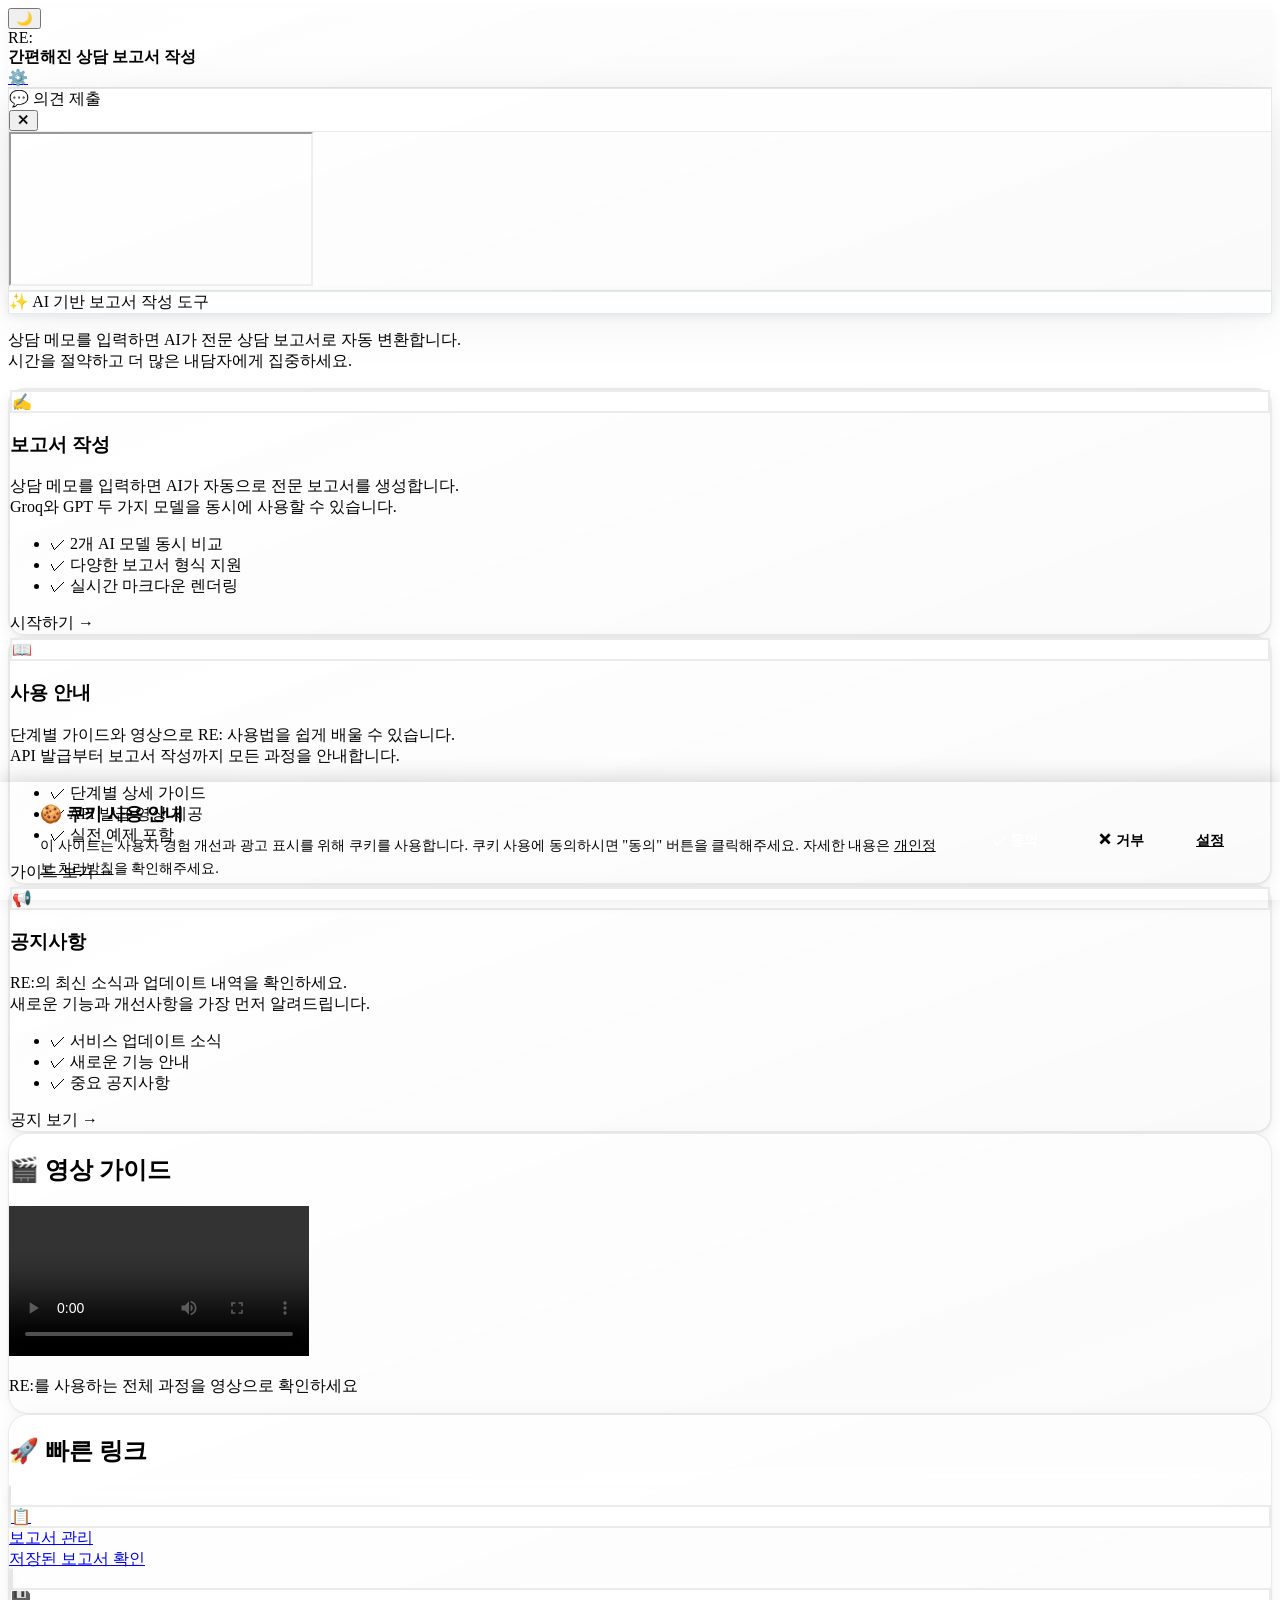
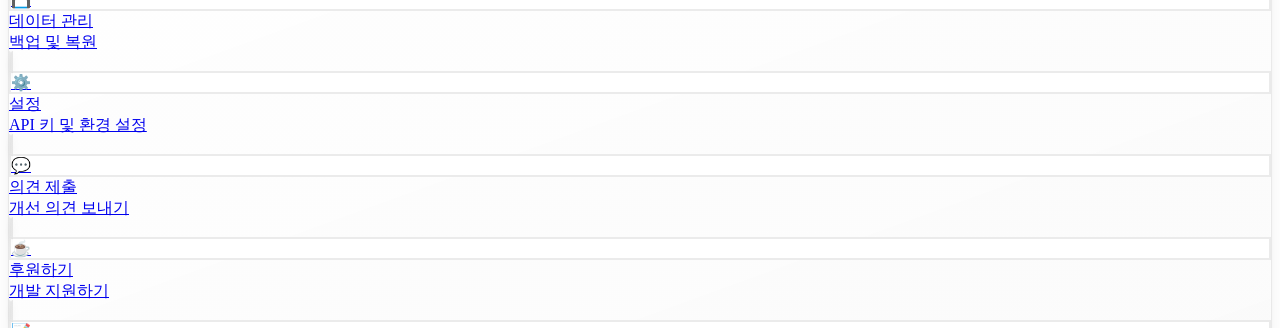
==== commit ed4d636b: "Add files via upload" ====
--- a/index.html
+++ b/index.html
@@ -3,51 +3,39 @@
 <head>
     <meta charset="UTF-8">
     <meta name="viewport" content="width=device-width, initial-scale=1.0">
-    <meta name="copyright" content="Copyright (c) 2025 김도현. All Rights Reserved.">
-    <meta name="author" content="김도현">
+    <meta name="copyright" content="Copyright (c) 2025 김해현. All Rights Reserved.">
+    <meta name="author" content="김해현">
     
     <!-- SEO Meta Tags -->
-    <title>RE: 간편해진 보고서 작성 | AI 기반 상담 보고서 자동 작성 도구</title>
-    <meta name="description" content="상담 메모를 입력하면 AI가 전문 상담 보고서로 자동 변환합니다. Groq와 GPT-4o-mini 두 모델을 동시에 사용하여 최상의 결과를 얻으세요.">
-    <meta name="keywords" content="상담보고서, AI보고서, 상담일지, 보고서작성, 상담사, 심리상담, 기록지, 입력폼, AI상담, Groq, GPT-4">
-    
-    <!-- Open Graph / Facebook -->
+    <meta name="description" content="상담사를 위한 AI 기반 보고서 자동 생성 도구. Groq와 GPT-4o-mini로 상담 메모를 전문 보고서로 변환. 시간을 절약하고 더 많은 내담자에게 집중하세요.">
+    <meta name="keywords" content="상담 보고서, 상담일지, AI 보고서, 심리상담, 보고서 작성, 상담사 도구, 사례 개념화, 상담 기록">
+    <meta name="robots" content="index, follow">
+    <link rel="canonical" href="https://uu3nns-cpu.github.io/">
+    
+    <!-- Open Graph (Facebook, LinkedIn) -->
     <meta property="og:type" content="website">
+    <meta property="og:title" content="RE: 간편해진 보고서 작성 - AI 상담 보고서 생성 도구">
+    <meta property="og:description" content="상담사를 위한 AI 기반 보고서 자동 생성 도구. 상담 메모를 입력하면 전문 보고서로 자동 변환됩니다.">
     <meta property="og:url" content="https://uu3nns-cpu.github.io/">
-    <meta property="og:title" content="RE: 간편해진 보고서 작성 | AI 상담 보고서 자동 작성">
-    <meta property="og:description" content="상담 메모를 AI가 전문 보고서로 자동 변환. 시간을 절약하고 더 많은 내담자에게 집중하세요.">
-    <meta property="og:image" content="https://uu3nns-cpu.github.io/images/og-image.png">
+    <meta property="og:site_name" content="RE: Report Effortless">
+    <meta property="og:locale" content="ko_KR">
+    <meta property="og:image" content="https://uu3nns-cpu.github.io/assets/og-image.svg">
     <meta property="og:image:width" content="1200">
     <meta property="og:image:height" content="630">
-    <meta property="og:image:alt" content="RE: 간편해진 보고서 작성 - AI 기반 상담 보고서 자동 작성 도구">
-    <meta property="og:locale" content="ko_KR">
-    
-    <!-- Twitter -->
+    <meta property="og:image:alt" content="RE: 간편해진 보고서 작성 - AI 상담 보고서 생성 도구">
+    
+    <!-- Twitter Card -->
     <meta name="twitter:card" content="summary_large_image">
-    <meta name="twitter:url" content="https://uu3nns-cpu.github.io/">
     <meta name="twitter:title" content="RE: 간편해진 보고서 작성">
-    <meta name="twitter:description" content="상담 메모를 AI가 전문 보고서로 자동 변환">
-    <meta name="twitter:image" content="https://uu3nns-cpu.github.io/images/og-image.png">
-    
-    <!-- Canonical URL -->
-    <link rel="canonical" href="https://uu3nns-cpu.github.io/">
-    
-    <!-- Additional SEO -->
-    <meta name="robots" content="index, follow, max-image-preview:large, max-snippet:-1, max-video-preview:-1">
-    <meta name="language" content="Korean">
-    <meta name="revisit-after" content="7 days">
-    <meta name="rating" content="general">
+    <meta name="twitter:description" content="상담사를 위한 AI 기반 보고서 자동 생성 도구">
+    <meta name="twitter:image" content="https://uu3nns-cpu.github.io/assets/og-image.svg">
     
     <!-- Favicon -->
-    <link rel="icon" type="image/x-icon" href="/favicon/favicon.ico">
-    <link rel="icon" type="image/png" sizes="16x16" href="/favicon/favicon-16x16.png">
-    <link rel="icon" type="image/png" sizes="32x32" href="/favicon/favicon-32x32.png">
-    <link rel="apple-touch-icon" sizes="180x180" href="/favicon/apple-touch-icon.png">
-    <link rel="icon" type="image/png" sizes="192x192" href="/favicon/android-chrome-192x192.png">
-    <link rel="icon" type="image/png" sizes="512x512" href="/favicon/android-chrome-512x512.png">
-    <link rel="manifest" href="/favicon/site.webmanifest">
-    <meta name="theme-color" content="#667eea">
-    <meta name="msapplication-TileColor" content="#667eea">
+    <link rel="icon" type="image/svg+xml" href="favicon.svg">
+    <link rel="alternate icon" type="image/svg+xml" href="favicon-detailed.svg">
+    <link rel="apple-touch-icon" href="favicon-detailed.svg">
+    
+    <title>RE: 간편해진 보고서 작성 - AI 상담 보고서 생성 도구</title>
     
     <!-- Google tag (gtag.js) -->
     <script async src="https://www.googletagmanager.com/gtag/js?id=G-RWS3BEEQ84"></script>
--- a/src/css/components/cookie-consent.css
+++ b/src/css/components/cookie-consent.css
@@ -1,125 +1,81 @@
-/* Cookie Consent Banner Styles - Modal Version */
+/* Cookie Consent Banner Styles */
 .cookie-consent {
     position: fixed;
-    top: 0;
+    bottom: 0;
     left: 0;
     right: 0;
-    bottom: 0;
+    background: var(--bg-secondary);
+    border-top: 2px solid var(--border-color);
+    box-shadow: 0 -4px 20px rgba(0, 0, 0, 0.15);
+    padding: 20px;
     z-index: 10000;
     display: none;
+    animation: slideUp 0.3s ease-out;
 }
 
 .cookie-consent.show {
-    display: flex;
-    align-items: center;
-    justify-content: center;
-    animation: fadeIn 0.3s ease-out;
+    display: block;
 }
 
-@keyframes fadeIn {
+@keyframes slideUp {
     from {
+        transform: translateY(100%);
         opacity: 0;
     }
     to {
+        transform: translateY(0);
         opacity: 1;
     }
 }
 
-/* 오버레이 (배경 어둡게) */
-.cookie-consent-overlay {
-    position: absolute;
-    top: 0;
-    left: 0;
-    right: 0;
-    bottom: 0;
-    background: rgba(0, 0, 0, 0.7);
-    backdrop-filter: blur(4px);
-    -webkit-backdrop-filter: blur(4px);
-}
-
-/* 모달 컨테이너 */
 .cookie-consent-container {
-    position: relative;
-    background: var(--bg-secondary);
-    border-radius: 20px;
-    box-shadow: 0 20px 60px rgba(0, 0, 0, 0.3);
-    padding: 40px;
-    max-width: 600px;
-    width: 90%;
+    max-width: 1200px;
     margin: 0 auto;
-    z-index: 10001;
-    animation: slideIn 0.4s cubic-bezier(0.34, 1.56, 0.64, 1);
-    border: 2px solid var(--border-color);
-}
-
-@keyframes slideIn {
-    from {
-        transform: scale(0.8) translateY(50px);
-        opacity: 0;
-    }
-    to {
-        transform: scale(1) translateY(0);
-        opacity: 1;
-    }
+    display: flex;
+    align-items: center;
+    justify-content: space-between;
+    gap: 20px;
+    flex-wrap: wrap;
 }
 
 .cookie-consent-text {
-    text-align: center;
-    margin-bottom: 30px;
+    flex: 1;
+    min-width: 300px;
 }
 
 .cookie-consent-title {
-    font-size: 1.5em;
+    font-size: 1.1em;
     font-weight: 700;
     color: var(--text-primary);
-    margin-bottom: 16px;
+    margin-bottom: 8px;
 }
 
 .cookie-consent-description {
-    font-size: 1em;
+    font-size: 0.9em;
     color: var(--text-secondary);
-    line-height: 1.8;
-}
-
-.cookie-consent-description strong {
-    color: var(--text-primary);
-    font-weight: 600;
-}
-
-.cookie-consent-description small {
-    display: block;
-    margin-top: 12px;
-    font-size: 0.85em;
-    opacity: 0.8;
+    line-height: 1.6;
 }
 
 .cookie-consent-description a {
     color: var(--accent-primary);
     text-decoration: underline;
-    font-weight: 600;
-}
-
-.cookie-consent-description a:hover {
-    color: var(--accent-hover);
 }
 
 .cookie-consent-buttons {
     display: flex;
     gap: 12px;
-    justify-content: center;
+    flex-wrap: wrap;
 }
 
 .cookie-consent-btn {
-    padding: 14px 32px;
+    padding: 12px 24px;
     border: none;
-    border-radius: 12px;
-    font-size: 1em;
+    border-radius: 8px;
+    font-size: 0.9em;
     font-weight: 600;
     cursor: pointer;
     transition: all 0.2s;
     white-space: nowrap;
-    flex: 1;
-    max-width: 200px;
 }
 
 .cookie-consent-btn-accept {
@@ -130,65 +86,43 @@
 .cookie-consent-btn-accept:hover {
     background: var(--accent-hover);
     transform: translateY(-2px);
-    box-shadow: 0 6px 20px rgba(0, 123, 255, 0.4);
-}
-
-.cookie-consent-btn-accept:active {
-    transform: translateY(0);
+    box-shadow: 0 4px 12px rgba(0, 123, 255, 0.3);
 }
 
 .cookie-consent-btn-decline {
     background: var(--bg-tertiary);
     color: var(--text-primary);
-    border: 2px solid var(--border-color);
+    border: 1px solid var(--border-color);
 }
 
 .cookie-consent-btn-decline:hover {
     background: var(--bg-primary);
     border-color: var(--accent-primary);
+}
+
+.cookie-consent-btn-settings {
+    background: transparent;
+    color: var(--text-secondary);
+    text-decoration: underline;
+    padding: 12px 16px;
+}
+
+.cookie-consent-btn-settings:hover {
     color: var(--accent-primary);
 }
 
-.cookie-consent-btn-decline:active {
-    transform: scale(0.98);
-}
-
-/* 반응형 */
 @media (max-width: 768px) {
     .cookie-consent-container {
-        padding: 30px 20px;
-        width: 95%;
-        border-radius: 16px;
-    }
-    
-    .cookie-consent-title {
-        font-size: 1.3em;
-    }
-    
-    .cookie-consent-description {
-        font-size: 0.95em;
+        flex-direction: column;
+        align-items: stretch;
     }
     
     .cookie-consent-buttons {
         flex-direction: column;
-        gap: 10px;
     }
     
     .cookie-consent-btn {
         width: 100%;
-        max-width: none;
-        padding: 16px;
+        text-align: center;
     }
 }
-
-/* 다크모드 추가 스타일 */
-@media (prefers-color-scheme: dark) {
-    .cookie-consent-overlay {
-        background: rgba(0, 0, 0, 0.85);
-    }
-    
-    .cookie-consent-container {
-        box-shadow: 0 20px 60px rgba(0, 0, 0, 0.6),
-                    inset 0 1px 0 rgba(255, 255, 255, 0.05);
-    }
-}
--- a/src/css/components/glass-theme-fix.css
+++ b/src/css/components/glass-theme-fix.css
@@ -589,54 +589,6 @@
 .slider-labels span.active {
     color: var(--accent-primary) !important;
     font-weight: 700 !important;
-}
-
-/* 라이트모드 슬라이더 개선 */
-html[data-theme="light"] .risk-meter-slider {
-    background: rgba(200, 210, 230, 0.4) !important;
-    border: 1px solid rgba(100, 116, 139, 0.25) !important;
-}
-
-html[data-theme="light"] .risk-meter-slider::-webkit-slider-thumb {
-    background: var(--accent-primary) !important;
-    border: 3px solid white !important;
-    box-shadow: 0 2px 8px rgba(93, 95, 234, 0.5),
-                0 0 0 1px rgba(0, 0, 0, 0.15) !important;
-}
-
-html[data-theme="light"] .risk-meter-slider::-webkit-slider-thumb:hover {
-    transform: scale(1.15) !important;
-    box-shadow: 0 4px 16px rgba(93, 95, 234, 0.6),
-                0 0 0 2px rgba(0, 0, 0, 0.2) !important;
-}
-
-html[data-theme="light"] .risk-meter-slider::-moz-range-thumb {
-    background: var(--accent-primary) !important;
-    border: 3px solid white !important;
-    box-shadow: 0 2px 8px rgba(93, 95, 234, 0.5),
-                0 0 0 1px rgba(0, 0, 0, 0.15) !important;
-}
-
-html[data-theme="light"] .risk-meter-slider::-moz-range-thumb:hover {
-    transform: scale(1.15) !important;
-    box-shadow: 0 4px 16px rgba(93, 95, 234, 0.6),
-                0 0 0 2px rgba(0, 0, 0, 0.2) !important;
-}
-
-html[data-theme="light"] .slider-labels span {
-    color: var(--text-secondary) !important;
-    font-weight: 500 !important;
-}
-
-html[data-theme="light"] .slider-labels span.active {
-    color: var(--accent-primary) !important;
-    font-weight: 700 !important;
-    text-shadow: 0 1px 2px rgba(93, 95, 234, 0.1) !important;
-}
-
-html[data-theme="light"] .slider-labels span.label-default {
-    color: var(--text-primary) !important;
-    font-weight: 600 !important;
 }
 
 /* ===========================================
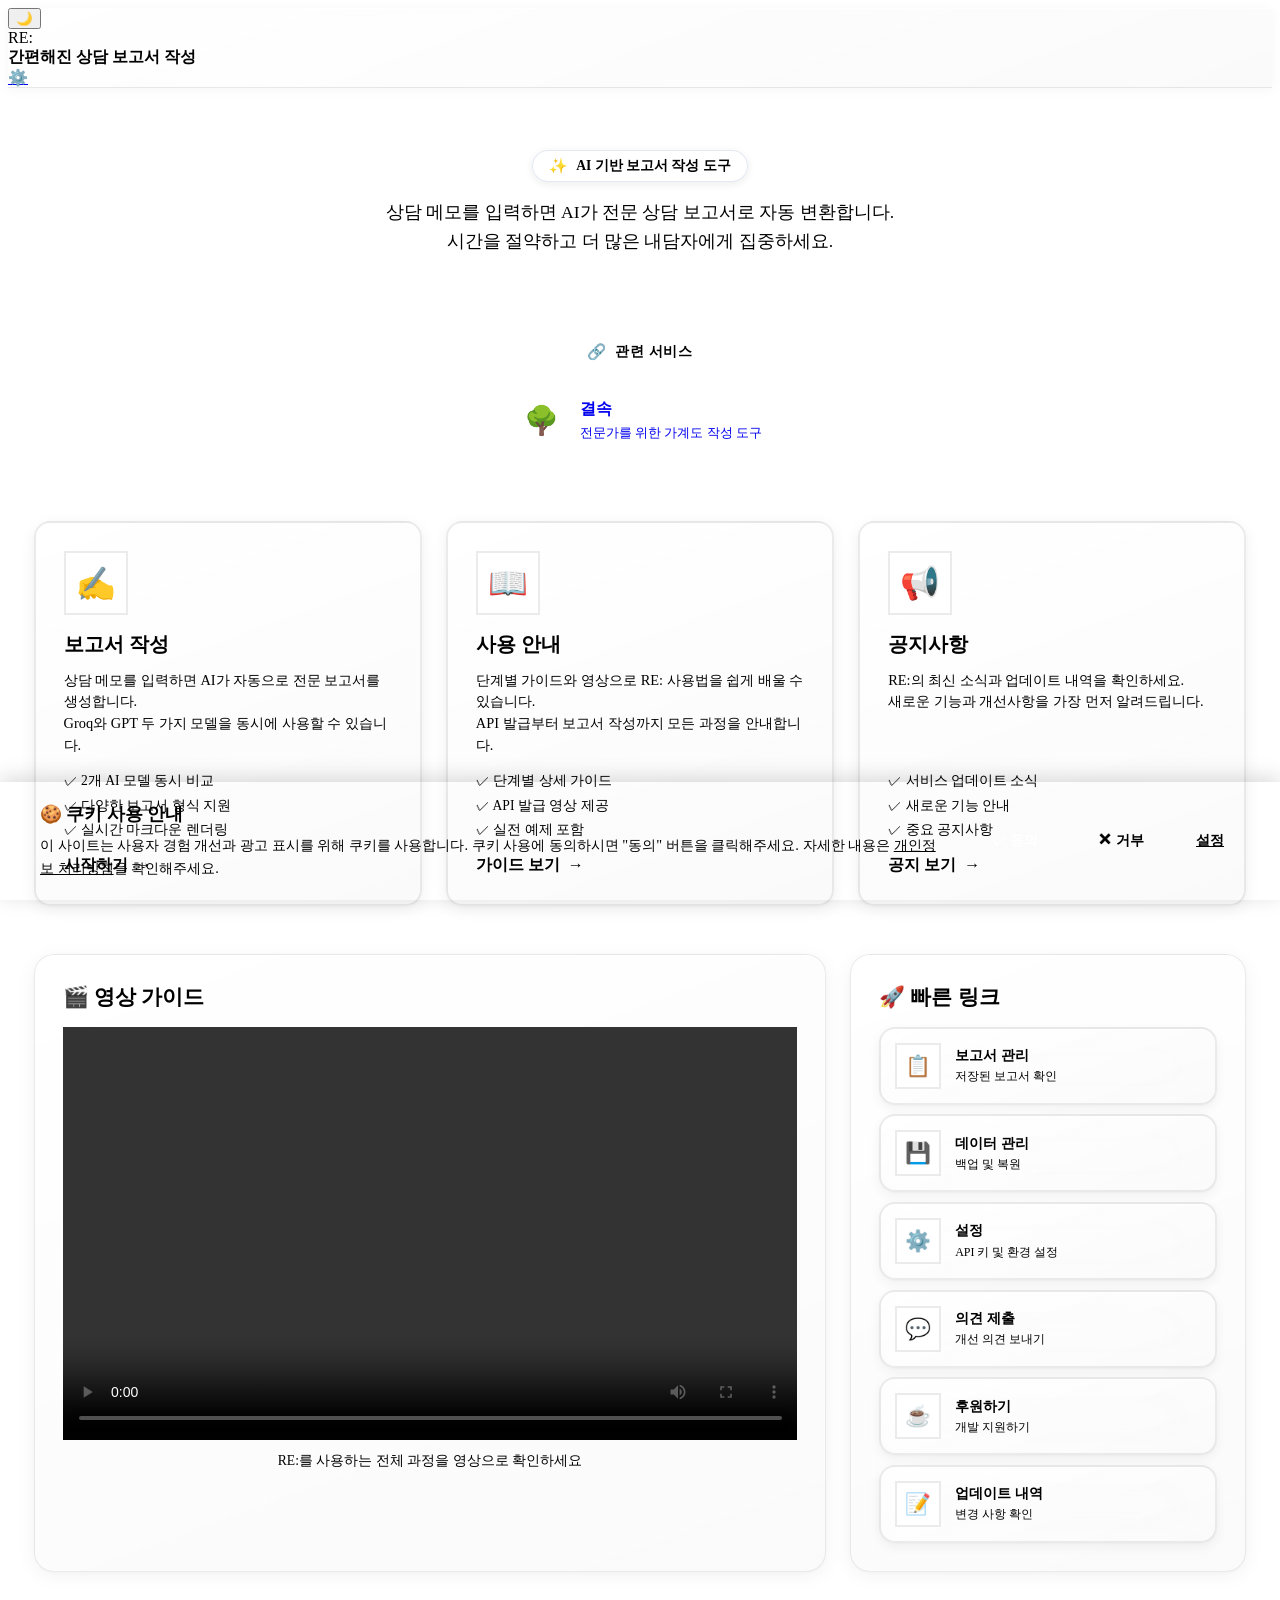
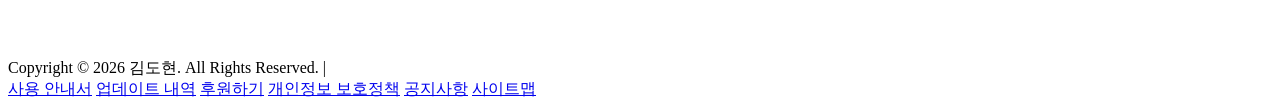
==== commit b4d8cf45: "Add files via upload" ====
--- a/index.html
+++ b/index.html
@@ -97,6 +97,22 @@
                     시간을 절약하고 더 많은 내담자에게 집중하세요.
                 </p>
 
+                <!-- 자매 페이지 링크 -->
+                <div class="sister-links-wrapper">
+                    <div class="sister-links-label">
+                        <span class="sister-links-icon">🔗</span>
+                        <span>관련 서비스</span>
+                    </div>
+                    <div class="sister-links-horizontal">
+                        <a href="https://uu3nns-cpu.github.io/FamilyTree.io/" target="_blank" rel="noopener noreferrer" class="sister-link-card">
+                            <div class="sister-link-icon">🌳</div>
+                            <div class="sister-link-content">
+                                <div class="sister-link-title">결속</div>
+                                <div class="sister-link-desc">전문가를 위한 가계도 작성 도구</div>
+                            </div>
+                        </a>
+                    </div>
+                </div>
 
             </div>
         </section>
--- a/src/css/pages/home-improved.css
+++ b/src/css/pages/home-improved.css
@@ -0,0 +1,762 @@
+/* ==========================================================================
+   Home Page - Improved Design (A안)
+   Hero 섹션 + 개선된 기능 카드 + 정보 전달력 강화
+   ========================================================================== */
+
+/* 컨테이너 */
+.dashboard-container {
+    position: relative;
+    width: min(1400px, calc(100% - clamp(2rem, 4vw, 4rem)));
+    margin: 0 auto;
+    padding: clamp(1.5rem, 3vw, 2.5rem) 0;
+}
+
+/* Hero 섹션 */
+.hero-section {
+    position: relative;
+    padding: clamp(1rem, 2vw, 1.5rem) 0;
+    margin-bottom: clamp(1.5rem, 3vw, 2rem);
+    text-align: center;
+    overflow: hidden;
+}
+
+.hero-content {
+    position: relative;
+    z-index: 1;
+    display: flex;
+    flex-direction: column;
+    align-items: center;
+    gap: clamp(0.75rem, 1.5vw, 1rem);
+}
+
+/* Hero 배지 */
+.hero-badge {
+    display: inline-flex;
+    align-items: center;
+    gap: 8px;
+    padding: 6px 16px;
+    background: var(--surface-2);
+    border: 1px solid var(--surface-border);
+    border-radius: 999px;
+    font-size: 0.85rem;
+    font-weight: 600;
+    color: var(--text-secondary);
+}
+
+.badge-icon {
+    font-size: 1.1em;
+}
+
+/* Hero 타이틀 */
+.hero-title {
+    font-size: clamp(2rem, 5vw, 3rem);
+    font-weight: 700;
+    line-height: 1.2;
+    letter-spacing: -0.01em;
+    color: var(--text-primary);
+    margin: 0;
+}
+
+/* Hero 설명 */
+.hero-description {
+    font-size: clamp(0.95rem, 1.8vw, 1.1rem);
+    line-height: 1.6;
+    color: var(--text-secondary);
+    max-width: 650px;
+    margin: 0;
+}
+
+/* Hero 액션 버튼 */
+.hero-actions {
+    display: flex;
+    flex-wrap: wrap;
+    gap: 1rem;
+    justify-content: center;
+    margin-top: 1rem;
+    animation: fadeInUp 0.6s ease-out 0.3s backwards;
+}
+
+.hero-actions .btn {
+    min-width: 180px;
+}
+
+/* Hero 통계 */
+.hero-stats {
+    display: flex;
+    align-items: center;
+    gap: clamp(1.5rem, 3vw, 3rem);
+    margin-top: 2rem;
+    padding: 1.5rem 2rem;
+    background: var(--surface-glass);
+    backdrop-filter: blur(16px);
+    border: 1px solid var(--surface-border);
+    border-radius: var(--radius-lg);
+    animation: fadeInUp 0.6s ease-out 0.4s backwards;
+}
+
+.stat-item {
+    text-align: center;
+}
+
+.stat-number {
+    font-size: clamp(1.5rem, 3vw, 2rem);
+    font-weight: 800;
+    color: var(--accent-primary);
+    line-height: 1;
+    margin-bottom: 0.5rem;
+}
+
+.stat-label {
+    font-size: 0.85rem;
+    color: var(--text-tertiary);
+    font-weight: 500;
+}
+
+.stat-divider {
+    width: 1px;
+    height: 40px;
+    background: var(--surface-border);
+}
+
+/* 섹션 헤더 */
+.section-header-center {
+    text-align: center;
+    margin-bottom: clamp(2rem, 4vw, 3rem);
+}
+
+.section-title-large {
+    font-size: clamp(1.8rem, 4vw, 2.5rem);
+    font-weight: 700;
+    color: var(--text-primary);
+    margin: 0 0 0.5rem 0;
+}
+
+.section-subtitle {
+    font-size: 1.1rem;
+    color: var(--text-secondary);
+    margin: 0;
+}
+
+/* 기능 카드 그리드 */
+.features-section {
+    margin-bottom: clamp(2rem, 4vw, 3rem);
+}
+
+.features-grid {
+    display: grid;
+    grid-template-columns: repeat(auto-fit, minmax(320px, 1fr));
+    gap: clamp(1rem, 2vw, 1.5rem);
+}
+
+/* 기능 카드 */
+.feature-card {
+    position: relative;
+    display: flex;
+    flex-direction: column;
+    padding: clamp(1.25rem, 2.5vw, 1.75rem);
+    /* Glass Effect는 glass-effects.css에서 처리 */
+    cursor: pointer;
+    transition: all 0.4s cubic-bezier(0.4, 0, 0.2, 1);
+    overflow: hidden;
+}
+
+.feature-card::before {
+    content: '';
+    position: absolute;
+    inset: 0;
+    background: linear-gradient(135deg, rgba(var(--accent-primary-rgb), 0.1), transparent 60%);
+    opacity: 0;
+    transition: opacity 0.4s ease;
+    z-index: 0;
+}
+
+.feature-card:hover::before {
+    opacity: 1;
+}
+
+.feature-card:hover {
+    /* Glass Effect hover는 glass-effects.css에서 처리 */
+}
+
+/* 주요 기능 강조 */
+.feature-primary {
+    border: 2px solid rgba(var(--accent-primary-rgb), 0.3);
+    background: linear-gradient(135deg, rgba(var(--accent-primary-rgb), 0.08), var(--surface-glass));
+}
+
+.feature-primary::before {
+    background: linear-gradient(135deg, rgba(var(--accent-primary-rgb), 0.15), transparent 60%);
+}
+
+/* 아이콘 래퍼 */
+.feature-icon-wrapper {
+    position: relative;
+    z-index: 1;
+    margin-bottom: 1rem;
+}
+
+.feature-icon {
+    width: 60px;
+    height: 60px;
+    display: flex;
+    align-items: center;
+    justify-content: center;
+    font-size: 2rem;
+    background: var(--surface-2);
+    border: 2px solid var(--surface-border);
+    border-radius: var(--radius-md);
+    transition: all 0.4s ease;
+}
+
+.feature-card:hover .feature-icon {
+    transform: scale(1.1) rotate(5deg);
+    border-color: rgba(var(--accent-primary-rgb), 0.5);
+    box-shadow: 0 8px 24px rgba(var(--accent-primary-rgb), 0.3);
+}
+
+/* 기능 텍스트 */
+.feature-title {
+    position: relative;
+    z-index: 1;
+    font-size: 1.25rem;
+    font-weight: 700;
+    color: var(--text-primary);
+    margin: 0 0 0.75rem 0;
+    transition: color 0.3s ease;
+}
+
+.feature-card:hover .feature-title {
+    color: var(--accent-primary);
+}
+
+.feature-description {
+    position: relative;
+    z-index: 1;
+    font-size: 0.9rem;
+    line-height: 1.5;
+    color: var(--text-secondary);
+    margin: 0 0 1rem 0;
+    flex: 1;
+}
+
+/* 기능 리스트 */
+.feature-list {
+    position: relative;
+    z-index: 1;
+    list-style: none;
+    padding: 0;
+    margin: 0 0 1rem 0;
+    display: flex;
+    flex-direction: column;
+    gap: 0.4rem;
+}
+
+.feature-list li {
+    font-size: 0.85rem;
+    color: var(--text-tertiary);
+    display: flex;
+    align-items: center;
+    gap: 0.5rem;
+}
+
+/* CTA */
+.feature-cta {
+    position: relative;
+    z-index: 1;
+    display: flex;
+    align-items: center;
+    gap: 0.5rem;
+    font-size: 1rem;
+    font-weight: 600;
+    color: var(--accent-primary);
+    transition: gap 0.3s ease;
+}
+
+.feature-card:hover .feature-cta {
+    gap: 1rem;
+}
+
+.cta-arrow {
+    transition: transform 0.3s ease;
+}
+
+.feature-card:hover .cta-arrow {
+    transform: translateX(4px);
+}
+
+/* 콘텐츠 그리드 */
+.content-grid {
+    display: grid;
+    grid-template-columns: 2fr 1fr;
+    gap: clamp(1rem, 2vw, 1.5rem);
+    margin-bottom: clamp(2rem, 4vw, 3rem);
+}
+
+/* 섹션 헤더 인라인 */
+.section-header-inline {
+    display: flex;
+    align-items: center;
+    justify-content: space-between;
+    margin-bottom: 1rem;
+}
+
+.section-title-medium {
+    font-size: 1.3rem;
+    font-weight: 700;
+    color: var(--text-primary);
+    margin: 0;
+}
+
+.badge-new {
+    display: inline-flex;
+    padding: 4px 12px;
+    background: linear-gradient(120deg, var(--accent-primary), var(--accent-secondary));
+    color: white;
+    font-size: 0.75rem;
+    font-weight: 700;
+    border-radius: 999px;
+    text-transform: uppercase;
+    letter-spacing: 0.05em;
+}
+
+.link-more {
+    font-size: 0.9rem;
+    font-weight: 600;
+    color: var(--accent-primary);
+    text-decoration: none;
+    transition: all 0.3s ease;
+}
+
+.link-more:hover {
+    color: var(--accent-secondary);
+    transform: translateX(4px);
+}
+
+/* 영상 섹션 */
+.video-section {
+    padding: clamp(1.25rem, 2.5vw, 1.75rem);
+    /* Glass Effect는 glass-effects.css에서 처리 */
+    transition: all 0.4s ease;
+}
+
+.video-section:hover {
+    /* Glass Effect hover는 glass-effects.css에서 처리 */
+}
+
+.video-wrapper {
+    position: relative;
+    padding-bottom: 56.25%; /* 16:9 비율 */
+    border-radius: var(--radius-md);
+    overflow: hidden;
+    background: var(--surface-1);
+    border: 2px solid var(--surface-border);
+}
+
+.video-wrapper video {
+    position: absolute;
+    inset: 0;
+    width: 100%;
+    height: 100%;
+    object-fit: cover;
+}
+
+.video-caption {
+    margin: 0.75rem 0 0 0;
+    font-size: 0.85rem;
+    color: var(--text-tertiary);
+    text-align: center;
+}
+
+/* 빠른 링크 섹션 */
+.quick-links-section {
+    padding: clamp(1.25rem, 2.5vw, 1.75rem);
+    /* Glass Effect는 glass-effects.css에서 처리 */
+    transition: all 0.4s ease;
+}
+
+.quick-links-section:hover {
+    /* Glass Effect hover는 glass-effects.css에서 처리 */
+}
+
+.quick-links-grid {
+    display: flex;
+    flex-direction: column;
+    gap: 0.6rem;
+}
+
+.quick-link-item {
+    display: flex;
+    align-items: center;
+    gap: 0.875rem;
+    padding: 0.875rem;
+    background: var(--surface-2);
+    border: 1px solid var(--surface-border);
+    border-radius: var(--radius-md);
+    text-decoration: none;
+    color: inherit;
+    transition: all 0.3s ease;
+}
+
+.quick-link-item:hover {
+    background: var(--surface-3);
+    border-color: rgba(var(--accent-primary-rgb), 0.5);
+    transform: translateX(4px);
+}
+
+.quick-link-icon {
+    font-size: 1.3rem;
+    width: 42px;
+    height: 42px;
+    display: flex;
+    align-items: center;
+    justify-content: center;
+    background: var(--surface-glass);
+    border: 1px solid var(--surface-border);
+    border-radius: var(--radius-sm);
+    flex-shrink: 0;
+    transition: all 0.3s ease;
+}
+
+.quick-link-item:hover .quick-link-icon {
+    transform: scale(1.1);
+    border-color: rgba(var(--accent-primary-rgb), 0.5);
+}
+
+.quick-link-content {
+    flex: 1;
+    min-width: 0;
+}
+
+.quick-link-title {
+    font-size: 0.9rem;
+    font-weight: 600;
+    color: var(--text-primary);
+    margin-bottom: 0.2rem;
+}
+
+.quick-link-desc {
+    font-size: 0.75rem;
+    color: var(--text-tertiary);
+}
+
+/* 공지사항 섹션 */
+.notice-section {
+    padding: clamp(1.5rem, 3vw, 2rem);
+    /* Glass Effect는 glass-effects.css에서 처리 */
+    margin-bottom: clamp(3rem, 6vw, 5rem);
+}
+
+.notice-list {
+    display: flex;
+    flex-direction: column;
+    gap: 0.75rem;
+}
+
+.notice-item {
+    display: flex;
+    align-items: center;
+    gap: 1rem;
+    padding: 1rem 1.25rem;
+    background: var(--surface-2);
+    border: 1px solid var(--surface-border);
+    border-radius: var(--radius-md);
+    text-decoration: none;
+    color: inherit;
+    transition: all 0.3s ease;
+}
+
+.notice-item:hover {
+    background: var(--surface-3);
+    border-color: rgba(var(--accent-primary-rgb), 0.5);
+    transform: translateX(4px);
+}
+
+.notice-badge {
+    display: inline-flex;
+    padding: 4px 12px;
+    background: linear-gradient(120deg, #ef4444, #dc2626);
+    color: white;
+    font-size: 0.75rem;
+    font-weight: 700;
+    border-radius: 999px;
+    flex-shrink: 0;
+}
+
+.notice-badge.badge-update {
+    background: linear-gradient(120deg, var(--accent-primary), var(--accent-secondary));
+}
+
+.notice-badge.badge-info {
+    background: linear-gradient(120deg, #3b82f6, #2563eb);
+}
+
+.notice-title {
+    flex: 1;
+    font-size: 0.95rem;
+    font-weight: 500;
+    color: var(--text-primary);
+}
+
+.notice-date {
+    font-size: 0.85rem;
+    color: var(--text-tertiary);
+    flex-shrink: 0;
+}
+
+/* 광고 배너 */
+.ad-banner {
+    text-align: center;
+    margin: clamp(2rem, 4vw, 3rem) auto;
+    padding: clamp(1.25rem, 2.5vw, 1.75rem);
+    max-width: 980px;
+    background: var(--surface-glass);
+    backdrop-filter: blur(12px);
+    border: 1px solid var(--surface-border);
+    border-radius: var(--radius-lg);
+    box-shadow: 0 8px 32px rgba(0, 0, 0, 0.1);
+}
+
+.ad-banner ins.adsbygoogle {
+    background: transparent !important;
+}
+
+/* 피드백 모달 */
+.feedback-modal {
+    display: none;
+    position: fixed;
+    inset: 0;
+    background: rgba(5, 8, 20, 0.8);
+    backdrop-filter: blur(8px);
+    z-index: 9999;
+    justify-content: center;
+    align-items: center;
+}
+
+.feedback-modal.active {
+    display: flex;
+}
+
+.feedback-modal-content {
+    width: 95%;
+    max-width: 1000px;
+    height: 92vh;
+    display: flex;
+    flex-direction: column;
+    border-radius: var(--radius-lg);
+    overflow: hidden;
+    /* Glass Effect는 glass-effects.css에서 처리 */
+}
+
+.feedback-modal-header {
+    padding: 1.25rem 1.5rem;
+    border-bottom: 1px solid var(--surface-border);
+    display: flex;
+    justify-content: space-between;
+    align-items: center;
+    background: var(--surface-3);
+}
+
+.feedback-modal-title {
+    font-size: 1.3rem;
+    font-weight: 700;
+    color: var(--text-primary);
+}
+
+.feedback-modal-close {
+    width: 36px;
+    height: 36px;
+    display: flex;
+    align-items: center;
+    justify-content: center;
+    border-radius: var(--radius-sm);
+    font-size: 1.5rem;
+    transition: all 0.2s;
+}
+
+.feedback-modal-body {
+    flex: 1;
+    overflow: hidden;
+}
+
+.feedback-modal-body iframe {
+    width: 100%;
+    height: 100%;
+    border: none;
+}
+
+/* 자매 페이지 링크 스타일 */
+.sister-links-wrapper {
+    margin-top: 2.5rem;
+    padding-top: 2rem;
+    border-top: 2px solid var(--surface-border);
+}
+
+.sister-links-label {
+    font-size: 0.875rem;
+    font-weight: 600;
+    color: var(--text-secondary);
+    text-transform: uppercase;
+    letter-spacing: 0.05em;
+    margin-bottom: 1rem;
+    display: flex;
+    align-items: center;
+    justify-content: center;
+    gap: 0.5rem;
+}
+
+.sister-links-icon {
+    font-size: 1.1em;
+}
+
+.sister-links-horizontal {
+    display: flex;
+    gap: 1rem;
+    justify-content: center;
+    flex-wrap: wrap;
+}
+
+.sister-link-card {
+    background: var(--surface-2);
+    border: 2px solid var(--surface-border);
+    border-radius: var(--radius-lg);
+    padding: 1.25rem 1.75rem;
+    text-decoration: none;
+    transition: all 0.3s ease;
+    display: flex;
+    align-items: center;
+    gap: 0.875rem;
+    min-width: 240px;
+    max-width: 100%;
+}
+
+.sister-link-card:hover {
+    transform: translateY(-4px);
+    box-shadow: 0 12px 24px rgba(var(--accent-primary-rgb), 0.2);
+    border-color: rgba(var(--accent-primary-rgb), 0.5);
+    background: var(--surface-3);
+}
+
+.sister-link-icon {
+    font-size: 1.75rem;
+    flex-shrink: 0;
+    width: 48px;
+    height: 48px;
+    display: flex;
+    align-items: center;
+    justify-content: center;
+    background: var(--surface-glass);
+    border: 1px solid var(--surface-border);
+    border-radius: var(--radius-md);
+    transition: all 0.3s ease;
+}
+
+.sister-link-card:hover .sister-link-icon {
+    transform: scale(1.15) rotate(5deg);
+    border-color: rgba(var(--accent-primary-rgb), 0.5);
+    box-shadow: 0 4px 12px rgba(var(--accent-primary-rgb), 0.3);
+}
+
+.sister-link-content {
+    text-align: left;
+    flex: 1;
+}
+
+.sister-link-title {
+    font-size: 1rem;
+    font-weight: 700;
+    color: var(--text-primary);
+    margin-bottom: 0.25rem;
+    transition: color 0.3s ease;
+}
+
+.sister-link-card:hover .sister-link-title {
+    color: var(--accent-primary);
+}
+
+.sister-link-desc {
+    font-size: 0.8125rem;
+    color: var(--text-tertiary);
+    line-height: 1.4;
+}
+
+/* 애니메이션 */
+@keyframes fadeInUp {
+    from {
+        opacity: 0;
+        transform: translateY(30px);
+    }
+    to {
+        opacity: 1;
+        transform: translateY(0);
+    }
+}
+
+/* 반응형 */
+@media (max-width: 1024px) {
+    .content-grid {
+        grid-template-columns: 1fr;
+    }
+    
+    .hero-stats {
+        flex-wrap: wrap;
+        justify-content: center;
+    }
+    
+    .stat-divider {
+        display: none;
+    }
+}
+
+@media (max-width: 768px) {
+    .hero-title {
+        font-size: 2rem;
+    }
+    
+    .hero-description {
+        font-size: 1rem;
+    }
+    
+    .hero-actions {
+        flex-direction: column;
+        width: 100%;
+    }
+    
+    .hero-actions .btn {
+        width: 100%;
+    }
+    
+    .features-grid {
+        grid-template-columns: 1fr;
+    }
+    
+    .feedback-modal-content {
+        width: 100%;
+        height: 100vh;
+        border-radius: 0;
+    }
+    
+    .sister-links-wrapper {
+        margin-top: 2rem;
+        padding-top: 1.5rem;
+    }
+    
+    .sister-link-card {
+        min-width: 100%;
+        padding: 1rem 1.25rem;
+    }
+}
+
+@media (max-width: 480px) {
+    .dashboard-container {
+        width: calc(100% - 2rem);
+    }
+    
+    .notice-item {
+        flex-wrap: wrap;
+    }
+    
+    .notice-date {
+        width: 100%;
+        text-align: right;
+    }
+}
